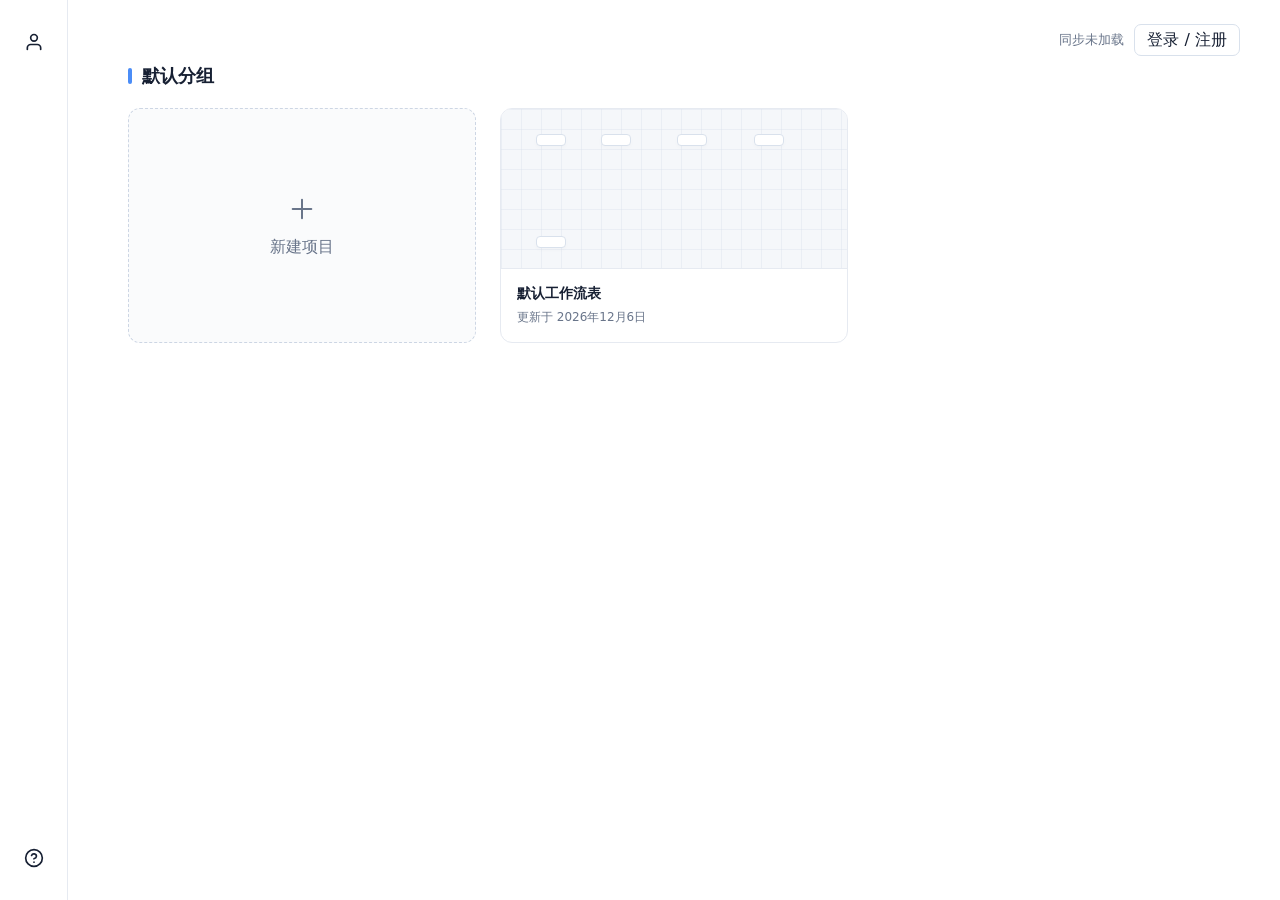
==== workflow-board.html @ f254afd6 "Add files via upload" ====
<!doctype html>
<html lang="zh-CN">
  <head>
    <meta charset="UTF-8" />
    <meta name="viewport" content="width=device-width, initial-scale=1.0" />
    <title>自定义工作流表</title>
    <link rel="stylesheet" href="./workflow-board.css" />
  </head>
  <body>

    <!-- 加载中弹窗 -->
    <div id="loadingModal" class="modal-overlay" style="display: none; z-index: 10000;">
      <div class="modal-box" style="width: auto; display: flex; align-items: center; gap: 16px; padding: 16px 24px;">
        <div class="spinner"></div>
        <span id="loadingMessage" style="font-size: 14px; font-weight: 500;">AI 思考中...</span>
      </div>
    </div>

    <!-- 视图 1：主控制台 Dashboard -->
    <div id="dashboardView" class="view-container active">
      <aside class="dash-sidebar">
        <div class="user-avatar" title="用户账号">
          <svg width="20" height="20" viewBox="0 0 24 24" fill="none" stroke="currentColor" stroke-width="2" stroke-linecap="round" stroke-linejoin="round">
            <path d="M20 21v-2a4 4 0 0 0-4-4H8a4 4 0 0 0-4 4v2"></path>
            <circle cx="12" cy="7" r="4"></circle>
          </svg>
        </div>
        <div class="help-icon" title="帮助与设置">
          <svg width="20" height="20" viewBox="0 0 24 24" fill="none" stroke="currentColor" stroke-width="2" stroke-linecap="round" stroke-linejoin="round">
            <circle cx="12" cy="12" r="10"></circle>
            <path d="M9.09 9a3 3 0 0 1 5.83 1c0 2-3 3-3 3"></path>
            <line x1="12" y1="17" x2="12.01" y2="17"></line>
          </svg>
        </div>
      </aside>
      
      <main class="dash-main">
        <header class="dash-header-top">
          <div class="auth-bar">
            <span id="authStatus" class="auth-status">本地模式</span>
            <button id="loginOpenBtn" class="ghost-button" type="button">登录 / 注册</button>
            <button id="logoutBtn" class="ghost-button" type="button" hidden>退出</button>
          </div>
        </header>

        <div id="dashboardContent">
          <!-- 项目卡片与分类组由 JS 动态生成 -->
        </div>
      </main>
    </div>

    <!-- 视图 2：编辑器 Editor -->
    <div id="editorView" class="view-container app-shell">
      <header class="topbar">
        <div class="brand">
          <!-- 返回主页按钮 -->
          <button class="back-btn" id="backToDashBtn" title="返回项目主页">
            <svg width="18" height="18" viewBox="0 0 24 24" fill="none" stroke="currentColor" stroke-width="2" stroke-linecap="round" stroke-linejoin="round">
              <line x1="19" y1="12" x2="5" y2="12"></line>
              <polyline points="12 19 5 12 5"></polyline>
            </svg>
          </button>
          <span class="brand-mark" aria-hidden="true"></span>
          <div style="display: flex; flex-direction: column;">
            
            <!-- 顶部项目分类组保留自定义输入组件 -->
            <div style="position: relative;">
              <input class="project-category-input" id="projectCategoryInput" type="text" placeholder="项目分类 (如: 个人项目)" aria-label="项目分类组" autocomplete="off" />
              <div id="projectCategoryDropdown" class="combo-dropdown" style="width: 140px;"></div>
            </div>

            <input class="workflow-title-input" id="workflowTitleInput" type="text" value="自定义工作流表" aria-label="工作流名称" />
          </div>
        </div>
        <div class="top-actions">
          <!-- 新增 AI 生成按钮 -->
          <button class="ai-button" id="aiGenerateBtn" type="button" title="使用 AI 一键生成完整的工作流">✨ 智能生成</button>
          <button class="ghost-button" id="apiConfigBtn" type="button" title="配置 Gemini API Key">配置 API</button>
          <button class="icon-button" id="resetBtn" type="button" title="恢复当前示例">↺</button>
          <button class="ghost-button" id="addNodeBtn" type="button">新增节点</button>
          <button class="primary-button" id="saveBtn" type="button">保存</button>
        </div>
      </header>

      <main class="workspace">
        <aside class="sidebar">
          <div class="rail">
            <button class="rail-button active" title="工作流" aria-label="工作流">
              <span></span>
            </button>
            <button class="rail-button" id="newWorkspaceBtn" title="新建空白工作区" aria-label="新建空白工作区">
              <svg width="18" height="18" viewBox="0 0 24 24" fill="none" stroke-width="2.5" stroke-linecap="round" stroke-linejoin="round" style="margin: auto; display: block;">
                <line x1="12" y1="5" x2="12" y2="19"></line>
                <line x1="5" y1="12" x2="19" y2="12"></line>
              </svg>
            </button>
          </div>
          <section class="list-panel">
            <div class="panel-heading">
              <h2>项目文件夹</h2>
              <span id="nodeCount">0</span>
            </div>
            <label class="search-box">
              <span aria-hidden="true">⌕</span>
              <input id="searchInput" type="search" placeholder="搜索名称" autocomplete="off" />
            </label>
            <div class="node-list-container" id="nodeListContainer">
              <ol class="node-list" id="nodeList"></ol>
            </div>
          </section>
        </aside>

        <section class="canvas-section">
          <div class="canvas-toolbar">
            <div class="zoom-group" aria-label="缩放控制">
              <button id="zoomOutBtn" type="button">−</button>
              <span id="zoomLabel">100%</span>
              <button id="zoomInBtn" type="button">＋</button>
            </div>
            <button id="fitBtn" type="button">自动布局</button>
            <button id="connectEdgeBtn" type="button">新增连线</button>
            <button id="deleteEdgeBtn" type="button" disabled>删除连线</button>
            <div class="connection-hint" id="connectionHint">Shift框选 | Ctrl拖拽复制 | Ctrl+Z撤销</div>
          </div>
          <div class="canvas-viewport" id="canvasViewport">
            <div class="canvas-grid" id="canvasGrid">
              <svg class="edge-layer" id="edgeLayer" aria-hidden="true"></svg>
              <div class="node-layer" id="nodeLayer"></div>
            </div>
            <div class="selection-box" id="selectionBox" hidden></div>
          </div>
          <div class="minimap" aria-hidden="true">
            <svg id="miniMapSvg" viewBox="0 0 220 120"></svg>
            <div class="mini-tools">
              <button type="button" id="miniPlus" title="放大">＋</button>
              <button type="button" id="miniMinus" title="缩小">−</button>
            </div>
          </div>
        </section>

        <aside class="detail-panel" id="detailPanel">
          <div class="detail-header">
            <div>
              <p class="eyebrow">节点信息</p>
              <h2 id="detailTitle">选择节点</h2>
            </div>
          </div>

          <form class="detail-form" id="detailForm">
            <label>
              节点名称
              <input id="nodeTitleInput" name="title" type="text" />
            </label>
            
            <div class="field-row">
              <label style="flex: 1;">
                分类组
                <!-- === 核心修改：右侧节点分类组使用原生 Select 下拉菜单 === -->
                <select id="nodeCategorySelect" name="category"></select>
              </label>
              <label style="flex: 0 0 64px;">
                节点颜色
                <input id="nodeColorInput" name="color" type="color" value="#ffffff" />
              </label>
            </div>

            <label>
              <div style="display:flex; justify-content: space-between; align-items: center;">
                <span>备注</span>
                <button type="button" id="aiDescBtn" class="label-action-btn" title="根据当前节点名称与分类，AI自动编写执行说明">✨ 智能补全</button>
              </div>
              <textarea id="nodeDescriptionInput" name="description" rows="4"></textarea>
            </label>

            <!-- 超链接设置区域 -->
            <div class="field-row">
              <label>
                链接文字
                <input id="nodeLinkTextInput" name="linkText" type="text" placeholder="例如：点击下载扩展插件" />
              </label>
              <label>
                链接地址
                <input id="nodeLinkUrlInput" name="linkUrl" type="url" placeholder="https://" />
              </label>
            </div>

            <div class="image-block">
              <div class="block-title">节点图片</div>
              <div class="image-preview" id="imagePreview">
                <span>未添加图片</span>
              </div>
              <div class="image-actions">
                <label class="upload-button" for="nodeImageInput">添加图片</label>
                <input id="nodeImageInput" name="image" type="file" accept="image/*" />
                <button class="ghost-button" id="removeImageBtn" type="button">移除图片</button>
              </div>
            </div>

            <button class="danger-button" id="deleteNodeBtn" type="button" style="margin-top: 12px;">删除选中的节点</button>
          </form>
        </aside>
      </main>

      <footer class="footer">
        <span class="live-dot"></span>
        <span id="footerText">本地工作流已就绪</span>
      </footer>
    </div>

    <!-- 自定义确认弹窗，用于避开 iframe 对 window.confirm 的拦截 -->
    <div id="confirmModal" class="modal-overlay" style="display: none;">
      <div class="modal-box">
        <h3 id="confirmTitle">确认操作</h3>
        <p id="confirmMessage"></p>
        <input type="text" id="confirmInput" style="display: none; width: 100%; margin-bottom: 16px; padding: 8px 12px; border: 1px solid var(--line); border-radius: 6px; box-sizing: border-box; outline: none;" />
        <div class="modal-actions">
          <button id="confirmCancelBtn" class="ghost-button">取消</button>
          <button id="confirmOkBtn" class="primary-button" style="width: auto; margin: 0;">确认</button>
        </div>
      </div>
    </div>

    <div id="authModal" class="modal-overlay" style="display: none;">
      <div class="modal-box auth-modal-box">
        <h3>账号登录</h3>
        <p>登录后，工作流会保存到 Supabase 云端，并按账号隔离。</p>
        <label class="auth-field">
          邮箱
          <input id="authEmailInput" type="email" autocomplete="email" placeholder="name@example.com" />
        </label>
        <label class="auth-field">
          密码
          <input id="authPasswordInput" type="password" autocomplete="current-password" placeholder="至少 6 位" />
        </label>
        <div class="modal-actions">
          <button id="authCancelBtn" class="ghost-button" type="button">取消</button>
          <button id="authRegisterBtn" class="ghost-button" type="button">注册</button>
          <button id="authLoginBtn" class="primary-button" type="button" style="width: auto; margin: 0;">登录</button>
        </div>
      </div>
    </div>

    <!-- 图片大图预览弹窗 -->
    <div id="imagePreviewModal" class="modal-overlay" style="display: none; z-index: 10002; cursor: zoom-out;" title="点击关闭预览">
      <img id="previewModalImg" src="" style="max-width: 90vw; max-height: 90vh; border-radius: 8px; box-shadow: 0 16px 40px rgba(0,0,0,0.5); object-fit: contain; cursor: default;" onclick="event.stopPropagation()" />
      <button style="position: absolute; top: 24px; right: 24px; background: rgba(0,0,0,0.5); border: 1px solid rgba(255,255,255,0.2); color: white; border-radius: 50%; width: 40px; height: 40px; font-size: 24px; line-height: 1; cursor: pointer; display: flex; align-items: center; justify-content: center;" onclick="document.getElementById('imagePreviewModal').style.display='none'">×</button>
    </div>

    <script src="https://cdn.jsdelivr.net/npm/@supabase/supabase-js@2"></script>
    <script src="./supabase-config.js"></script>
    <script src="./workflow-board.js"></script>
  </body>
</html>
---- workflow-board.css ----
:root {
        --bg: #f7f9fc;
        --surface: #ffffff;
        --line: #e6eaf1;
        --line-strong: #d9e1ec;
        --text: #172033;
        --muted: #69758a;
        --soft: #f2f5f9;
        --blue: #4b8df7;
        --blue-soft: #eaf3ff;
        --green: #35bd83;
        --green-soft: #e9f8f0;
        --orange: #f4a24c;
        --orange-soft: #fff3e4;
        --red: #df5d61;
        --red-soft: #fff0f0;
        --purple: #9b51e0;
        --purple-soft: #f3e8ff;
        --shadow: 0 16px 40px rgba(29, 45, 78, 0.08);
        --node-w: 220px;
        font-family:
          Inter, "Microsoft YaHei", "PingFang SC", "Segoe UI", system-ui, sans-serif;
      }

      * {
        box-sizing: border-box;
      }

      body {
        margin: 0;
        min-height: 100vh;
        color: var(--text);
        background: var(--bg);
        overflow-x: hidden;
      }

      button,
      input,
      select,
      textarea {
        font: inherit;
      }

      button {
        cursor: pointer;
      }

      /* 自定义弹窗 Modal 样式 */
      .modal-overlay {
        position: fixed;
        inset: 0;
        background: rgba(0, 0, 0, 0.4);
        backdrop-filter: blur(2px);
        display: flex;
        align-items: center;
        justify-content: center;
        z-index: 9999;
      }
      .modal-box {
        background: var(--surface);
        width: 320px;
        border-radius: 12px;
        padding: 24px;
        box-shadow: 0 20px 40px rgba(0, 0, 0, 0.15);
        animation: modalIn 0.2s cubic-bezier(0.16, 1, 0.3, 1);
      }
      @keyframes modalIn {
        from { transform: translateY(16px); opacity: 0; }
        to { transform: translateY(0); opacity: 1; }
      }
      .modal-box h3 {
        margin: 0 0 12px 0;
        font-size: 16px;
        font-weight: 650;
      }
      .modal-box p {
        margin: 0 0 24px 0;
        font-size: 14px;
        color: var(--muted);
        line-height: 1.5;
      }
      .modal-actions {
        display: flex;
        justify-content: flex-end;
        gap: 12px;
      }

      /* Loading Modal */
      .spinner {
        width: 24px;
        height: 24px;
        border: 3px solid var(--line-strong);
        border-top-color: var(--blue);
        border-radius: 50%;
        animation: spin 1s linear infinite;
        flex-shrink: 0;
      }
      @keyframes spin {
        to { transform: rotate(360deg); }
      }

      /* 视图切换逻辑 */
      .view-container {
        display: none;
        width: 100vw;
        min-height: 100vh;
      }
      .view-container.active {
        display: block;
      }

      /* =========================================
         主控制台 (Dashboard) 样式 
         ========================================= */
      #dashboardView.active {
        display: flex;
        background: #ffffff;
      }

      .dash-sidebar {
        width: 68px;
        border-right: 1px solid var(--line);
        display: flex;
        flex-direction: column;
        align-items: center;
        padding: 24px 0;
        justify-content: space-between;
        flex-shrink: 0;
        background: #fff;
        z-index: 10;
      }

      .dash-sidebar .user-avatar,
      .dash-sidebar .help-icon {
        width: 36px;
        height: 36px;
        border-radius: 50%;
        display: flex;
        align-items: center;
        justify-content: center;
        color: var(--text);
        cursor: pointer;
        transition: background 0.2s;
      }

      .dash-sidebar .user-avatar:hover,
      .dash-sidebar .help-icon:hover {
        background: var(--soft);
      }

      .dash-main {
        flex: 1;
        padding: 40px 60px;
        overflow-y: auto;
        position: relative;
      }

      .dash-header-top {
        position: absolute;
        top: 24px;
        right: 40px;
      }
      .auth-bar {
        display: flex;
        align-items: center;
        gap: 10px;
      }
      .auth-status {
        min-width: 72px;
        color: var(--muted);
        font-size: 13px;
        text-align: right;
      }
      .auth-modal-box {
        width: 380px;
      }
      .auth-field {
        display: grid;
        gap: 8px;
        margin-bottom: 14px;
        color: var(--muted);
        font-size: 13px;
      }
      .auth-field input {
        width: 100%;
        border: 1px solid var(--line);
        border-radius: 8px;
        padding: 10px 12px;
        outline: none;
        background: #fff;
        color: var(--text);
      }
      .auth-field input:focus {
        border-color: var(--blue);
        box-shadow: 0 0 0 3px rgba(75, 141, 247, 0.12);
      }
      .dash-header-top .top-avatar {
        width: 32px;
        height: 32px;
        border-radius: 50%;
        background: var(--blue);
        color: #fff;
        display: flex;
        align-items: center;
        justify-content: center;
        font-size: 14px;
        font-weight: bold;
      }

      /* 项目分组样式 */
      .dashboard-group {
        margin-top: 40px;
      }
      .dashboard-group:first-child {
        margin-top: 24px;
      }
      .group-title {
        font-size: 18px;
        font-weight: 600;
        margin: 0 0 20px 0;
        color: var(--text);
        display: flex;
        align-items: center;
      }
      .group-title::before {
        content: "";
        display: inline-block;
        width: 4px;
        height: 16px;
        background: var(--blue);
        border-radius: 2px;
        margin-right: 10px;
      }

      .project-grid {
        display: grid;
        grid-template-columns: repeat(auto-fill, minmax(280px, 1fr));
        gap: 24px;
      }

      .project-card {
        background: #fff;
        border: 1px solid var(--line);
        border-radius: 12px;
        overflow: hidden;
        cursor: pointer;
        transition: all 0.2s ease;
        text-align: left;
        padding: 0;
        display: flex;
        flex-direction: column;
        position: relative;
      }

      .project-card:hover {
        border-color: var(--blue);
        box-shadow: 0 8px 24px rgba(75, 141, 247, 0.12);
        transform: translateY(-2px);
      }

      .project-card.new-project {
        border: 1px dashed #cdd6e4;
        background: #fafbfc;
        align-items: center;
        justify-content: center;
        min-height: 220px;
        color: var(--muted);
      }

      .project-card.new-project:hover {
        border-color: var(--blue);
        background: var(--blue-soft);
        color: var(--blue);
      }

      .project-card.new-project svg {
        margin-bottom: 12px;
        stroke: currentColor;
      }

      .project-card .thumbnail {
        height: 160px;
        background: #f5f7fa;
        border-bottom: 1px solid var(--line);
        position: relative;
        overflow: hidden;
      }

      .mock-canvas-bg {
        position: absolute;
        inset: 0;
        background-image:
          linear-gradient(to right, rgba(218, 225, 236, 0.4) 1px, transparent 1px),
          linear-gradient(to bottom, rgba(218, 225, 236, 0.4) 1px, transparent 1px);
        background-size: 20px 20px;
      }
      .mock-node {
        position: absolute;
        background: #fff;
        border: 1px solid #d9e1ec;
        border-radius: 4px;
        box-shadow: 0 2px 4px rgba(0,0,0,0.02);
      }

      .project-card .info {
        padding: 16px;
      }

      .project-card .info h3 {
        margin: 0 0 6px 0;
        font-size: 14px;
        font-weight: 600;
        color: var(--text);
        white-space: nowrap;
        overflow: hidden;
        text-overflow: ellipsis;
      }

      .project-card .info p {
        margin: 0;
        font-size: 12px;
        color: var(--muted);
      }

      .delete-project-btn {
        position: absolute;
        top: 10px;
        right: 10px;
        width: 28px;
        height: 28px;
        border-radius: 6px;
        background: rgba(255,255,255,0.9);
        border: 1px solid var(--line);
        color: var(--muted);
        display: flex;
        align-items: center;
        justify-content: center;
        opacity: 0;
        transition: all 0.2s;
      }

      .project-card:hover .delete-project-btn {
        opacity: 1;
      }

      .delete-project-btn:hover {
        background: var(--red-soft);
        color: var(--red);
        border-color: #f0c3c5;
      }


      /* =========================================
         编辑器 (Editor) 样式 
         ========================================= */
      #editorView.active {
        display: grid;
        grid-template-rows: 64px 1fr 28px;
        background: linear-gradient(#fff, #f8fafc 45%);
      }

      .topbar {
        display: flex;
        align-items: center;
        justify-content: space-between;
        padding: 0 24px;
        border-bottom: 1px solid var(--line);
        background: rgba(255, 255, 255, 0.92);
      }

      .brand {
        display: flex;
        align-items: center;
        gap: 14px;
      }

      .back-btn {
        display: flex;
        align-items: center;
        justify-content: center;
        width: 30px;
        height: 30px;
        border-radius: 8px;
        border: 1px solid transparent;
        background: transparent;
        color: var(--muted);
        transition: all 0.2s;
      }
      .back-btn:hover {
        background: var(--soft);
        color: var(--text);
        border-color: var(--line);
      }

      .project-category-input {
        border: 1px solid transparent;
        background: transparent;
        padding: 0 4px;
        margin: 0 0 2px -4px;
        color: var(--muted);
        font-size: 12px;
        line-height: 1;
        width: min(240px, 42vw);
        border-radius: 4px;
        outline: none;
        transition: all 0.2s;
      }

      .project-category-input:hover,
      .project-category-input:focus {
        background: var(--soft);
        border-color: var(--line-strong);
        color: var(--text);
      }

      h1,
      h2 {
        margin: 0;
        font-weight: 650;
        letter-spacing: 0;
      }

      h1 {
        font-size: 15px;
      }

      .workflow-title-input {
        width: min(240px, 42vw);
        min-height: 22px;
        padding: 0;
        border: 1px solid transparent;
        border-radius: 5px;
        background: transparent;
        color: var(--text);
        font-size: 15px;
        font-weight: 650;
        margin-left: -2px;
      }

      .workflow-title-input:hover,
      .workflow-title-input:focus {
        padding: 0 6px;
        border-color: var(--line-strong);
        background: #fbfcfe;
        box-shadow: none;
      }

      h2 {
        font-size: 14px;
      }

      .top-actions,
      .canvas-toolbar,
      .zoom-group,
      .field-row {
        display: flex;
        align-items: center;
      }

      .top-actions {
        gap: 8px;
      }

      .primary-button,
      .ghost-button,
      .danger-button,
      .icon-button,
      .ai-button,
      .canvas-toolbar button,
      .mini-tools button {
        min-height: 32px;
        border: 1px solid var(--line-strong);
        border-radius: 7px;
        background: var(--surface);
        color: var(--text);
        transition:
          border-color 0.16s ease,
          background 0.16s ease,
          color 0.16s ease;
      }

      .primary-button {
        padding: 0 14px;
        border-color: #3f82ee;
        background: var(--blue);
        color: #fff;
      }

      .ghost-button,
      .danger-button {
        padding: 0 12px;
      }

      .danger-button {
        background: transparent;
        border-color: #f0c3c5;
        color: var(--red);
      }
      .danger-button:hover {
        background: var(--red-soft);
      }

      /* AI 生成按钮 */
      .ai-button {
        background: linear-gradient(135deg, var(--purple-soft), #fff);
        border-color: #d8b4fe !important;
        color: var(--purple) !important;
        font-weight: 600;
        padding: 0 14px;
      }
      .ai-button:hover:not(:disabled) {
        background: #f3e8ff;
      }
      .ai-button:disabled {
        opacity: 0.6;
        cursor: not-allowed;
      }

      #apiConfigBtn.api-ready {
        border-color: #bde8d4;
        background: var(--green-soft);
        color: #16885b;
      }

      .api-config-note {
        display: block;
        margin-bottom: 14px;
        color: var(--muted);
        font-size: 12px;
        line-height: 1.5;
      }

      .api-config-field {
        display: grid;
        gap: 6px;
        margin-bottom: 12px;
        color: var(--muted);
        font-size: 12px;
      }

      .api-config-field input {
        width: 100%;
        min-height: 34px;
        padding: 0 10px;
        border: 1px solid var(--line);
        border-radius: 7px;
        background: #fbfcfe;
        color: var(--text);
        outline: none;
      }

      .icon-button {
        width: 32px;
        font-size: 17px;
      }

      .workspace {
        min-height: 0;
        display: grid;
        grid-template-columns: 260px minmax(520px, 1fr) 300px;
        border-bottom: 1px solid var(--line);
      }

      .sidebar {
        display: grid;
        grid-template-columns: 58px 1fr;
        min-width: 0;
        border-right: 1px solid var(--line);
        background: var(--surface);
      }

      .rail {
        display: flex;
        flex-direction: column;
        align-items: center;
        gap: 12px;
        padding-top: 20px;
        border-right: 1px solid var(--line);
      }

      .rail-button {
        width: 34px;
        height: 34px;
        border: 0;
        border-radius: 8px;
        background: transparent;
        cursor: pointer;
      }

      .rail-button span {
        display: block;
        width: 16px;
        height: 16px;
        margin: auto;
        border: 2px solid #92a0b5;
        border-radius: 4px;
      }

      .rail-button svg {
        stroke: #92a0b5;
        transition: stroke 0.16s ease;
      }

      .rail-button:hover svg {
        stroke: var(--blue);
      }

      .rail-button.active {
        background: var(--blue-soft);
      }

      .rail-button.active span {
        border-color: var(--blue);
      }

      .rail-button.active svg {
        stroke: var(--blue);
      }

      .list-panel {
        padding: 20px 14px;
        min-width: 0;
        display: flex;
        flex-direction: column;
      }

      .panel-heading {
        display: flex;
        align-items: center;
        justify-content: space-between;
        margin-bottom: 14px;
        flex-shrink: 0;
      }

      .panel-heading span {
        color: var(--muted);
        font-size: 12px;
      }

      .search-box {
        display: flex;
        align-items: center;
        gap: 8px;
        height: 34px;
        padding: 0 10px;
        border: 1px solid var(--line);
        border-radius: 7px;
        background: #fbfcfe;
        color: #8b96aa;
        flex-shrink: 0;
      }

      .search-box input {
        width: 100%;
        border: 0;
        outline: 0;
        background: transparent;
        color: var(--text);
      }

      .node-list-container {
        flex: 1;
        overflow-y: auto;
        margin-top: 14px;
        padding-right: 4px;
      }

      .node-list {
        list-style: none;
        margin: 0;
        padding: 0;
        display: grid;
        gap: 4px;
      }

      .category-header {
        font-size: 12px;
        font-weight: 650;
        color: #92a0b5;
        margin: 14px 0 6px 4px;
        grid-column: 1 / -1;
        display: flex;
        align-items: center;
      }
      .category-header:first-child {
        margin-top: 0;
      }

      /* ===== 节点分类编辑框样式 ===== */
      .category-title-edit {
        padding: 2px 6px;
        border-radius: 4px;
        border: 1px solid transparent;
        outline: none;
        transition: all 0.2s;
        cursor: text;
        display: inline-block;
        min-width: 60px;
      }
      .category-title-edit:hover,
      .category-title-edit:focus {
        background: rgba(0,0,0,0.04);
        border-color: var(--line);
        color: var(--text);
      }

      .node-list button {
        width: 100%;
        display: grid;
        grid-template-columns: 18px minmax(0, 1fr);
        align-items: center;
        gap: 7px;
        min-height: 36px;
        border: 1px solid transparent;
        border-radius: 7px;
        background: transparent;
        color: var(--text);
        text-align: left;
      }

      .node-list button:hover,
      .node-list button.active {
        border-color: var(--line);
        background: #fbfcff;
      }

      .status-dot {
        width: 9px;
        height: 9px;
        border-radius: 50%;
        background: var(--muted);
      }

      .node-list .title {
        overflow: hidden;
        text-overflow: ellipsis;
        white-space: nowrap;
        font-size: 13px;
      }

      .canvas-section {
        position: relative;
        overflow: hidden;
        min-width: 0;
        min-height: 0;
        display: grid;
        grid-template-rows: 52px 1fr;
        background: #fbfcfe;
      }

      .canvas-toolbar {
        gap: 10px;
        padding: 10px 18px;
        border-bottom: 1px solid var(--line);
      }

      .zoom-group {
        height: 32px;
        border: 1px solid var(--line);
        border-radius: 7px;
        overflow: hidden;
        background: var(--surface);
      }

      .zoom-group button {
        min-height: 30px;
        width: 32px;
        border: 0;
        border-radius: 0;
      }

      .zoom-group span {
        min-width: 56px;
        text-align: center;
        color: var(--muted);
        font-size: 12px;
      }

      .connection-hint {
        margin-left: auto;
        color: var(--muted);
        font-size: 12px;
      }

      .canvas-toolbar button.active {
        border-color: #9dc1fb;
        background: var(--blue-soft);
        color: #236bd5;
      }

      .canvas-toolbar button:disabled {
        cursor: not-allowed;
        opacity: 0.48;
      }

      .canvas-viewport {
        position: relative;
        overflow: hidden;
        min-height: 0;
        cursor: default;
      }

      .canvas-viewport.panning {
        cursor: grabbing;
      }

      /* 拖拽图片进入画布时的视觉提示 */
      .canvas-viewport.drag-over::after {
        content: "松开鼠标以批量生成图片节点";
        position: absolute;
        inset: 0;
        background: rgba(75, 141, 247, 0.08);
        border: 2px dashed var(--blue);
        z-index: 200;
        display: flex;
        align-items: center;
        justify-content: center;
        font-size: 20px;
        font-weight: 600;
        color: var(--blue);
        pointer-events: none;
      }

      .canvas-grid {
        position: absolute;
        inset: 0;
        transform-origin: 0 0;
        background-image:
          linear-gradient(to right, rgba(218, 225, 236, 0.55) 1px, transparent 1px),
          linear-gradient(to bottom, rgba(218, 225, 236, 0.55) 1px, transparent 1px);
        background-size: 120px 120px;
      }

      .edge-layer,
      .node-layer {
        position: absolute;
        inset: 0;
        transform-origin: 0 0;
      }

      .edge-layer {
        width: 100%;
        height: 100%;
        pointer-events: auto;
      }

      .node-layer {
        pointer-events: none;
      }

      .edge-path {
        fill: none;
        stroke: #64c894;
        stroke-width: 2;
        pointer-events: none;
        transition:
          stroke 0.16s ease,
          stroke-width 0.16s ease;
      }

      .edge-hit {
        fill: none;
        stroke: rgba(0, 0, 0, 0);
        stroke-width: 18;
        cursor: pointer;
        pointer-events: stroke;
      }

      .edge-path.muted {
        stroke: #cfd7e4;
        stroke-dasharray: 5 5;
      }

      .edge-path:hover,
      .edge-path.selected {
        stroke: var(--blue);
        stroke-width: 3;
      }

      /* 节点卡片样式 */
      .node-card {
        position: absolute;
        width: var(--node-w);
        min-height: 120px; 
        display: flex;
        flex-direction: column;
        align-items: stretch;
        text-align: left;
        gap: 8px;
        padding: 12px;
        border: 1px solid var(--line-strong);
        border-radius: 8px;
        background: var(--surface);
        box-shadow: 0 7px 20px rgba(25, 36, 64, 0.05);
        cursor: grab;
        touch-action: none;
        user-select: none;
        pointer-events: auto;
        overflow: hidden; 
      }

      /* ==== 智能弹性高度核心逻辑 ==== */
      .node-card.auto-height {
        height: auto !important; 
      }
      .node-card.auto-height .node-sub {
        max-height: 60px; 
      }
      .node-card:not(.auto-height) .node-sub {
        flex: 1; 
        max-height: none;
      }

      .node-card:hover {
        border-color: #b9c8dd;
      }

      .node-card:active {
        cursor: grabbing;
      }

      .node-card.selected {
        border-color: var(--blue);
        box-shadow: 0 0 0 3px rgba(75, 141, 247, 0.15), var(--shadow);
      }

      .node-card.running {
        border-color: var(--orange);
      }

      /* 分类徽章样式 */
      .node-badge {
        display: inline-flex;
        align-items: center;
        gap: 4px;
        font-size: 11px;
        font-weight: 600;
        padding: 4px 8px;
        border-radius: 6px;
        margin-bottom: 4px;
        width: fit-content;
        transition: background-color 0.2s, color 0.2s;
      }
      .node-badge svg {
        width: 12px;
        height: 12px;
        flex-shrink: 0;
        fill: currentColor;
      }

      .node-title {
        display: block;
        overflow: hidden;
        text-overflow: ellipsis;
        white-space: nowrap;
        font-size: 13px;
        font-weight: 650;
      }

      .node-sub {
        display: flex;
        flex-direction: column;
        margin-top: 5px;
        color: var(--muted);
        font-size: 11px;
        min-height: 0;
        overflow-y: auto; 
        padding-right: 4px;
      }

      /* 滚动条美化 */
      .node-sub::-webkit-scrollbar {
        width: 4px;
      }
      .node-sub::-webkit-scrollbar-thumb {
        background: rgba(0,0,0,0.15);
        border-radius: 4px;
      }
      .node-sub::-webkit-scrollbar-track {
        background: transparent;
      }

      .node-sub span {
        display: block;
        white-space: pre-wrap;     
        word-break: break-word;    
        line-height: 1.4;
        color: var(--text);
      }

      .node-link {
        display: inline-flex;
        align-items: center;
        gap: 6px;
        margin-top: 8px;
        padding: 6px 8px;
        background: var(--blue-soft);
        color: var(--blue);
        border-radius: 6px;
        font-size: 12px;
        font-weight: 500;
        text-decoration: none;
        transition: all 0.16s ease;
        width: fit-content;
        max-width: 100%;
        cursor: pointer;
        flex-shrink: 0; 
      }
      
      .node-link:hover {
        background: #d1e2ff;
        text-decoration: underline;
      }
      
      .node-link svg {
        flex-shrink: 0;
      }
      
      .node-link span {
        overflow: hidden;
        text-overflow: ellipsis;
        white-space: nowrap;
      }

      .node-image {
        display: block;
        width: 100%;
        aspect-ratio: 16 / 9;      
        height: auto;              
        margin-bottom: 8px;
        overflow: hidden;
        border: 1px solid var(--line);
        border-radius: 6px;
        background: var(--soft);
        flex-shrink: 0;
      }

      /* === 放大镜鼠标指针 === */
      .node-image img {
        width: 100%;
        height: 100%;
        display: block;
        object-fit: cover;
        cursor: zoom-in; 
      }

      /* 拖拽调整大小手柄 */
      .node-resize-handle {
        position: absolute;
        right: 2px;
        bottom: 2px;
        width: 16px;
        height: 16px;
        cursor: se-resize;
        z-index: 20; 
        display: flex;
        align-items: center;
        justify-content: center;
      }
      .node-resize-handle svg {
        width: 10px;
        height: 10px;
        fill: #b3bdcc;
        transition: fill 0.2s;
      }
      .node-resize-handle:hover svg {
        fill: var(--blue);
      }

      .selection-box {
        position: absolute;
        border: 1px solid var(--blue);
        background: rgba(75, 141, 247, 0.15);
        pointer-events: none;
        z-index: 100;
      }

      .minimap {
        position: absolute;
        right: 18px;
        bottom: 18px;
        z-index: 20;
        width: 176px;
        height: 116px;
        padding: 10px 34px 10px 10px;
        border: 1px solid var(--line);
        border-radius: 8px;
        background: rgba(255, 255, 255, 0.9);
        box-shadow: var(--shadow);
        pointer-events: auto;
      }

      .minimap svg {
        width: 100%;
        height: 100%;
      }

      .mini-tools {
        position: absolute;
        right: 7px;
        top: 10px;
        display: grid;
        gap: 6px;
      }

      .mini-tools button {
        width: 24px;
        min-height: 24px;
        padding: 0;
        color: var(--muted);
      }

      .detail-panel {
        min-width: 0;
        padding: 18px;
        border-left: 1px solid var(--line);
        background: var(--surface);
        overflow: auto;
      }

      .detail-header {
        display: flex;
        align-items: flex-start;
        justify-content: space-between;
        gap: 12px;
        min-height: 46px;
        margin-bottom: 14px;
      }

      .status-pill {
        flex: 0 0 auto;
        padding: 4px 8px;
        border-radius: 999px;
        background: var(--soft);
        color: var(--muted);
        font-size: 12px;
      }

      .detail-form {
        display: grid;
        gap: 12px;
      }

      .detail-form label,
      .info-block,
      .image-block {
        display: grid;
        gap: 7px;
        color: var(--muted);
        font-size: 12px;
      }

      .field-row {
        gap: 10px;
      }

      .field-row label {
        flex: 1;
        min-width: 0;
      }

      input,
      select,
      textarea {
        width: 100%;
        min-height: 34px;
        border: 1px solid var(--line);
        border-radius: 7px;
        background: #fbfcfe;
        color: var(--text);
        outline: 0;
      }

      input,
      select {
        padding: 0 10px;
      }

      textarea {
        resize: vertical;
        padding: 9px 10px;
        line-height: 1.5;
      }

      input:focus,
      select:focus,
      textarea:focus {
        border-color: #9dc1fb;
        box-shadow: 0 0 0 3px rgba(75, 141, 247, 0.12);
      }

      /* 颜色选择器特定样式 */
      input[type="color"] {
        padding: 0;
        border: 1px solid var(--line);
        border-radius: 7px;
        height: 34px;
        width: 100%;
        cursor: pointer;
        background: #fff;
      }
      input[type="color"]::-webkit-color-swatch-wrapper {
        padding: 2px;
      }
      input[type="color"]::-webkit-color-swatch {
        border-radius: 4px;
        border: none;
      }

      .info-block,
      .image-block {
        padding: 12px;
        border: 1px solid var(--line);
        border-radius: 8px;
        background: #fbfcfe;
      }

      .block-title {
        color: var(--text);
        font-weight: 650;
      }

      dl {
        display: grid;
        grid-template-columns: 78px 1fr;
        gap: 8px 10px;
        margin: 0;
        font-size: 12px;
      }

      dt {
        color: var(--muted);
      }

      dd {
        margin: 0;
        color: var(--text);
        overflow-wrap: anywhere;
      }

      .image-preview {
        display: grid;
        place-items: center;
        height: 110px; 
        overflow: hidden;
        border: 1px dashed #cdd6e4;
        border-radius: 8px;
        background: #fff;
        color: var(--muted);
      }

      .image-preview img {
        width: 100%;
        height: 100%;
        display: block;
        object-fit: contain; 
      }

      /* 拖拽图片进入属性面板图片区时的视觉提示 */
      .image-preview.drag-over {
        border-color: var(--blue);
        background: var(--blue-soft);
        color: var(--blue);
      }

      .image-actions {
        display: flex;
        gap: 8px;
      }

      .image-actions input[type="file"] {
        position: absolute;
        width: 1px;
        height: 1px;
        opacity: 0;
        pointer-events: none;
      }

      .upload-button {
        flex: 1;
        display: grid;
        place-items: center;
        min-height: 32px;
        border: 1px solid var(--line-strong);
        border-radius: 7px;
        background: var(--surface);
        color: var(--text);
        cursor: pointer;
      }

      .image-actions .ghost-button {
        flex: 1;
      }

      /* 内联按钮 (AI补全使用) */
      .label-action-btn {
        background: none;
        border: none;
        color: var(--purple);
        cursor: pointer;
        font-size: 12px;
        font-weight: 600;
        padding: 0;
        display: flex;
        align-items: center;
        gap: 2px;
      }
      .label-action-btn:hover {
        text-decoration: underline;
      }
      .label-action-btn:disabled {
        opacity: 0.5;
        cursor: not-allowed;
        text-decoration: none;
      }

      /* ===== 分类下拉组合框定制样式 (顶部项目分类仍在使用) ===== */
      .combo-dropdown {
        position: absolute;
        top: calc(100% + 4px);
        left: 0;
        right: 0;
        background: #fff;
        border: 1px solid var(--line);
        border-radius: 6px;
        box-shadow: 0 4px 12px rgba(0,0,0,0.1);
        z-index: 200;
        display: none;
        max-height: 160px;
        overflow-y: auto;
      }
      .combo-dropdown.show {
        display: block;
      }
      .combo-option {
        padding: 8px 10px;
        cursor: pointer;
        font-size: 12px;
        color: var(--text);
        transition: background 0.1s;
      }
      .combo-option:hover {
        background: var(--blue-soft);
        color: var(--blue);
      }

      .footer {
        display: flex;
        align-items: center;
        gap: 8px;
        padding: 0 22px;
        color: var(--muted);
        background: var(--surface);
        font-size: 12px;
      }

      .live-dot {
        width: 7px;
        height: 7px;
        border-radius: 50%;
        background: var(--green);
      }

      [data-status="done"],
      .status-dot.done {
        background: var(--green);
      }

      [data-status="running"],
      .status-dot.running {
        background: var(--orange);
      }

      [data-status="waiting"],
      .status-dot.waiting {
        background: #8c98aa;
      }

      [data-status="failed"],
      .status-dot.failed {
        background: var(--red);
      }

      .status-pill.done {
        background: var(--green-soft);
        color: #16885b;
      }

      .status-pill.running {
        background: var(--orange-soft);
        color: #a96212;
      }

      .status-pill.waiting {
        background: var(--soft);
        color: #667286;
      }

      .status-pill.failed {
        background: var(--red-soft);
        color: #b13e43;
      }

      @media (max-width: 1180px) {
        .workspace {
          grid-template-columns: 230px minmax(440px, 1fr);
        }

        .detail-panel {
          position: fixed;
          right: 14px;
          top: 78px;
          bottom: 42px;
          width: min(330px, calc(100vw - 36px));
          border: 1px solid var(--line);
          border-radius: 10px;
          box-shadow: var(--shadow);
        }
      }

      @media (max-width: 760px) {
        .app-shell {
          grid-template-rows: auto 1fr 28px;
        }

        .topbar {
          align-items: flex-start;
          gap: 12px;
          flex-direction: column;
          padding: 14px;
        }

        .top-actions {
          width: 100%;
        }

        .top-actions .ghost-button,\n        .top-actions .primary-button {
          flex: 1;
        }

        .workspace {
          grid-template-columns: 1fr;
          grid-template-rows: auto minmax(520px, 1fr);
        }

        .sidebar {
          grid-template-columns: 46px minmax(0, 1fr);
          border-right: 0;
          border-bottom: 1px solid var(--line);
        }

        .rail {
          padding-top: 14px;
        }

        .list-panel {
          padding: 14px;
        }

        .node-list-container {
          margin-top: 10px;
        }

        .canvas-section {
          min-height: 520px;
        }

        .canvas-toolbar {
          align-items: stretch;
          flex-wrap: wrap;
          padding: 10px 12px;
        }

        .detail-panel {
          top: auto;
          left: 10px;
          right: 10px;
          bottom: 38px;
          width: auto;
          max-height: 46vh;
        }

        .field-row {
          align-items: stretch;
          flex-direction: column;
        }

        .minimap {
          right: 12px;
          bottom: 12px;
          width: 150px;
          height: 100px;
        }
      }
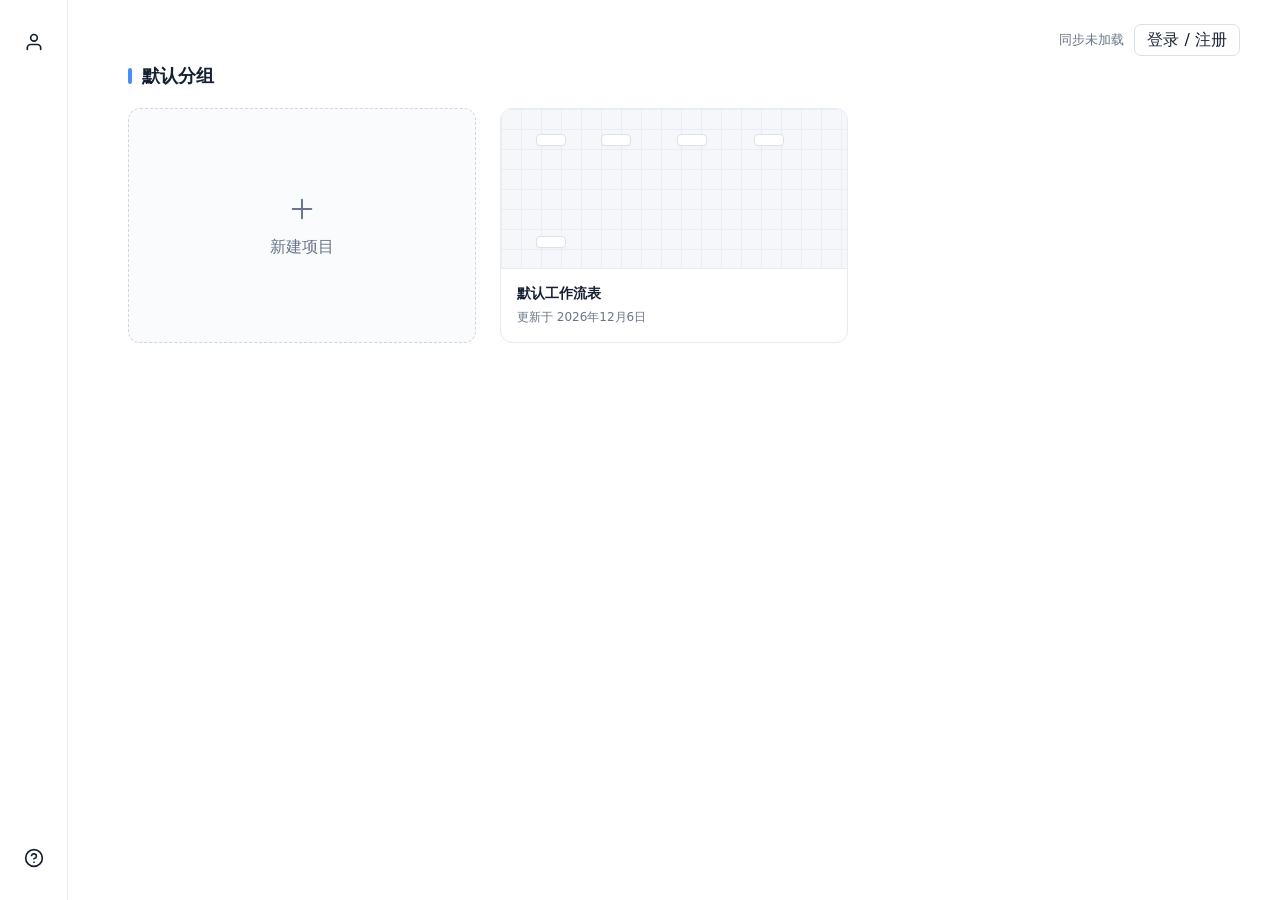
==== commit 20177763: "Add files via upload" ====
--- a/workflow-board.html
+++ b/workflow-board.html
@@ -25,7 +25,7 @@
             <circle cx="12" cy="7" r="4"></circle>
           </svg>
         </div>
-        <div class="help-icon" title="帮助与设置">
+        <div class="help-icon" title="版本号：v1.0.0" data-version="版本号：v1.0.0">
           <svg width="20" height="20" viewBox="0 0 24 24" fill="none" stroke="currentColor" stroke-width="2" stroke-linecap="round" stroke-linejoin="round">
             <circle cx="12" cy="12" r="10"></circle>
             <path d="M9.09 9a3 3 0 0 1 5.83 1c0 2-3 3-3 3"></path>
@@ -76,9 +76,9 @@
           <!-- 新增 AI 生成按钮 -->
           <button class="ai-button" id="aiGenerateBtn" type="button" title="使用 AI 一键生成完整的工作流">✨ 智能生成</button>
           <button class="ghost-button" id="apiConfigBtn" type="button" title="配置 Gemini API Key">配置 API</button>
-          <button class="icon-button" id="resetBtn" type="button" title="恢复当前示例">↺</button>
-          <button class="ghost-button" id="addNodeBtn" type="button">新增节点</button>
-          <button class="primary-button" id="saveBtn" type="button">保存</button>
+          <button class="ghost-button" id="exportWorkspaceBtn" type="button">导出文件</button>
+          <button class="ghost-button" id="importWorkspaceBtn" type="button">导入覆盖</button>
+          <input id="importWorkspaceInput" type="file" accept="application/json,.json" hidden />
         </div>
       </header>
 
@@ -117,7 +117,7 @@
               <span id="zoomLabel">100%</span>
               <button id="zoomInBtn" type="button">＋</button>
             </div>
-            <button id="fitBtn" type="button">自动布局</button>
+            <button id="addNodeBtn" type="button">新增节点</button>
             <button id="connectEdgeBtn" type="button">新增连线</button>
             <button id="deleteEdgeBtn" type="button" disabled>删除连线</button>
             <div class="connection-hint" id="connectionHint">Shift框选 | Ctrl拖拽复制 | Ctrl+Z撤销</div>
--- a/workflow-board.css
+++ b/workflow-board.css
@@ -26,12 +26,18 @@
         box-sizing: border-box;
       }
 
+      html,
+      body {
+        width: 100%;
+        height: 100%;
+      }
+
       body {
         margin: 0;
-        min-height: 100vh;
+        min-height: 100%;
         color: var(--text);
         background: var(--bg);
-        overflow-x: hidden;
+        overflow: hidden;
       }
 
       button,
@@ -103,7 +109,8 @@
       .view-container {
         display: none;
         width: 100vw;
-        min-height: 100vh;
+        height: 100vh;
+        min-height: 0;
       }
       .view-container.active {
         display: block;
@@ -132,6 +139,7 @@
 
       .dash-sidebar .user-avatar,
       .dash-sidebar .help-icon {
+        position: relative;
         width: 36px;
         height: 36px;
         border-radius: 50%;
@@ -146,6 +154,34 @@
       .dash-sidebar .user-avatar:hover,
       .dash-sidebar .help-icon:hover {
         background: var(--soft);
+      }
+
+      .dash-sidebar .help-icon::after {
+        content: attr(data-version);
+        position: absolute;
+        left: calc(100% + 10px);
+        bottom: 3px;
+        z-index: 50;
+        width: max-content;
+        max-width: 180px;
+        padding: 6px 9px;
+        border: 1px solid var(--line);
+        border-radius: 7px;
+        background: var(--surface);
+        box-shadow: 0 8px 24px rgba(29, 45, 78, 0.12);
+        color: var(--text);
+        font-size: 12px;
+        line-height: 1.2;
+        white-space: nowrap;
+        opacity: 0;
+        transform: translateX(-4px);
+        pointer-events: none;
+        transition: opacity 0.16s ease, transform 0.16s ease;
+      }
+
+      .dash-sidebar .help-icon:hover::after {
+        opacity: 1;
+        transform: translateX(0);
       }
 
       .dash-main {
@@ -355,8 +391,11 @@
          ========================================= */
       #editorView.active {
         display: grid;
-        grid-template-rows: 64px 1fr 28px;
+        grid-template-rows: 64px minmax(0, 1fr) 28px;
         background: linear-gradient(#fff, #f8fafc 45%);
+        height: 100vh;
+        min-height: 0;
+        overflow: hidden;
       }
 
       .topbar {
@@ -366,6 +405,8 @@
         padding: 0 24px;
         border-bottom: 1px solid var(--line);
         background: rgba(255, 255, 255, 0.92);
+        min-width: 0;
+        overflow: hidden;
       }
 
       .brand {
@@ -555,7 +596,9 @@
       }
 
       .workspace {
+        height: 100%;
         min-height: 0;
+        overflow: hidden;
         display: grid;
         grid-template-columns: 260px minmax(520px, 1fr) 300px;
         border-bottom: 1px solid var(--line);
@@ -565,6 +608,8 @@
         display: grid;
         grid-template-columns: 58px 1fr;
         min-width: 0;
+        min-height: 0;
+        overflow: hidden;
         border-right: 1px solid var(--line);
         background: var(--surface);
       }
@@ -620,6 +665,8 @@
       .list-panel {
         padding: 20px 14px;
         min-width: 0;
+        min-height: 0;
+        overflow: hidden;
         display: flex;
         flex-direction: column;
       }
@@ -660,6 +707,7 @@
 
       .node-list-container {
         flex: 1;
+        min-height: 0;
         overflow-y: auto;
         margin-top: 14px;
         padding-right: 4px;
@@ -797,6 +845,7 @@
         position: relative;
         overflow: hidden;
         min-height: 0;
+        height: 100%;
         cursor: default;
       }
 
@@ -899,6 +948,66 @@
         overflow: hidden; 
       }
 
+      .node-edit-toggle {
+        position: absolute;
+        top: 12px;
+        right: 12px;
+        z-index: 5;
+        width: 24px;
+        height: 24px;
+        min-height: 24px;
+        padding: 0;
+        border: 1px solid transparent;
+        border-radius: 6px;
+        background: rgba(255, 255, 255, 0.86);
+        color: #8b96aa;
+        display: inline-flex;
+        align-items: center;
+        justify-content: center;
+        opacity: 0;
+        transition: opacity 0.16s ease, border-color 0.16s ease, color 0.16s ease, background 0.16s ease;
+      }
+
+      .node-card:hover .node-edit-toggle,
+      .node-card.selected .node-edit-toggle,
+      .node-card.editing .node-edit-toggle {
+        opacity: 1;
+      }
+
+      .node-edit-toggle:hover,
+      .node-card.editing .node-edit-toggle {
+        border-color: #b8cffb;
+        background: var(--blue-soft);
+        color: var(--blue);
+      }
+
+      .node-card.editing {
+        cursor: default;
+      }
+
+      .node-card.editing:active {
+        cursor: default;
+      }
+
+      .node-card.editing .node-title,
+      .node-card.editing .node-editable-description {
+        outline: 1px dashed #b8cffb;
+        outline-offset: 3px;
+        border-radius: 4px;
+        background: rgba(234, 243, 255, 0.55);
+        cursor: text;
+      }
+
+      .node-card.editing .node-editable-description {
+        min-height: 42px;
+      }
+
+      .node-card.editing .node-title:focus,
+      .node-card.editing .node-editable-description:focus {
+        outline-color: var(--blue);
+        background: #fff;
+      }
+
       /* ==== 智能弹性高度核心逻辑 ==== */
       .node-card.auto-height {
         height: auto !important; 
@@ -937,8 +1046,9 @@
         font-weight: 600;
         padding: 4px 8px;
         border-radius: 6px;
-        margin-bottom: 4px;
+        margin-bottom: 10px;
         width: fit-content;
+        max-width: calc(100% - 34px);
         transition: background-color 0.2s, color 0.2s;
       }
       .node-badge svg {
@@ -953,14 +1063,16 @@
         overflow: hidden;
         text-overflow: ellipsis;
         white-space: nowrap;
-        font-size: 13px;
+        font-size: 17px;
         font-weight: 650;
+        line-height: 1.35;
+        margin-bottom: 10px;
       }
 
       .node-sub {
         display: flex;
         flex-direction: column;
-        margin-top: 5px;
+        margin-top: 0;
         color: var(--muted);
         font-size: 11px;
         min-height: 0;
@@ -1112,6 +1224,7 @@
 
       .detail-panel {
         min-width: 0;
+        min-height: 0;
         padding: 18px;
         border-left: 1px solid var(--line);
         background: var(--surface);
@@ -1352,6 +1465,8 @@
         color: var(--muted);
         background: var(--surface);
         font-size: 12px;
+        min-width: 0;
+        overflow: hidden;
       }
 
       .live-dot {
@@ -1420,7 +1535,7 @@
 
       @media (max-width: 760px) {
         .app-shell {
-          grid-template-rows: auto 1fr 28px;
+          grid-template-rows: auto minmax(0, 1fr) 28px;
         }
 
         .topbar {
@@ -1434,7 +1549,8 @@
           width: 100%;
         }
 
-        .top-actions .ghost-button,\n        .top-actions .primary-button {
+        .top-actions .ghost-button,
+        .top-actions .primary-button {
           flex: 1;
         }
 
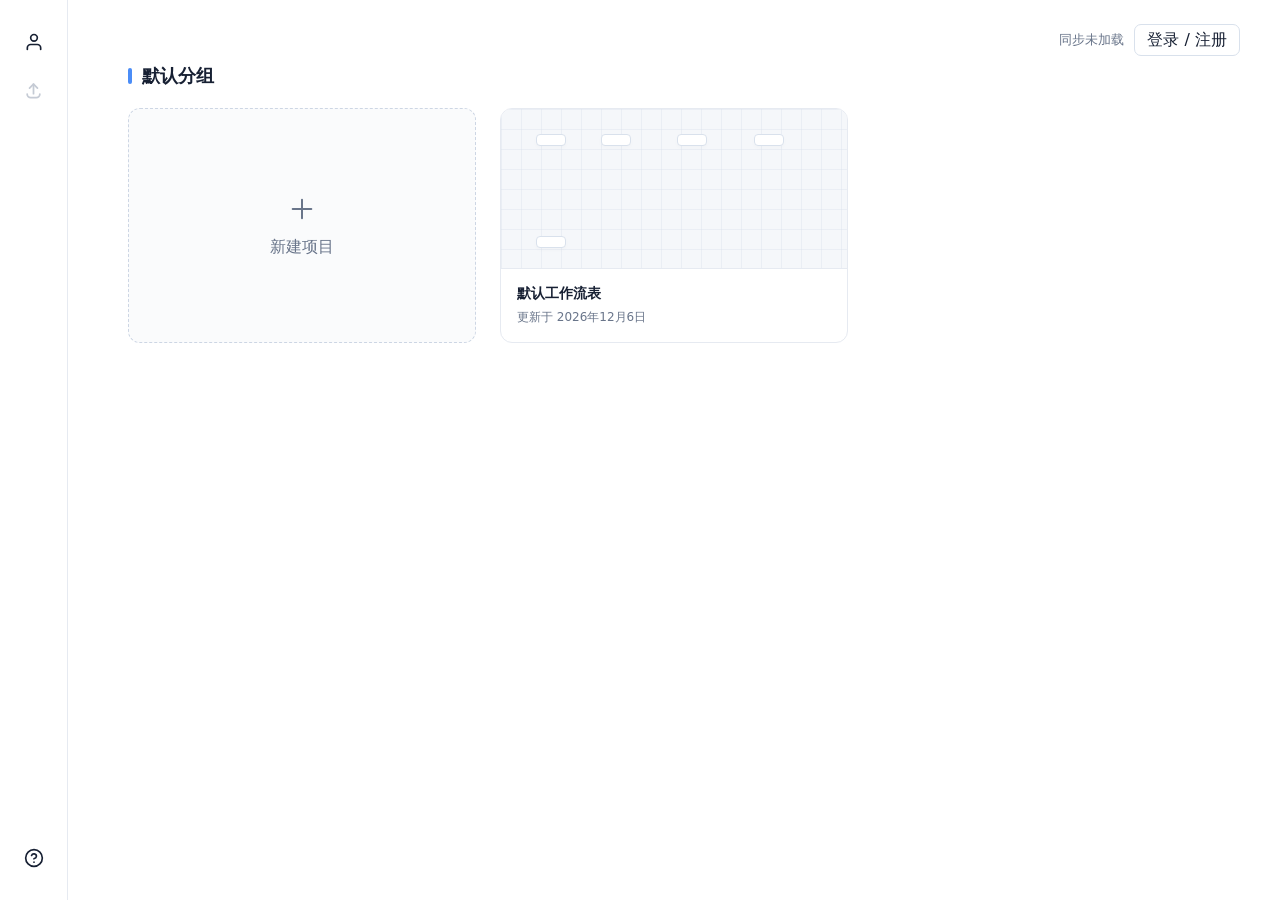
==== commit d58a95a7: "Add files via upload" ====
--- a/workflow-board.html
+++ b/workflow-board.html
@@ -19,11 +19,20 @@
     <!-- 视图 1：主控制台 Dashboard -->
     <div id="dashboardView" class="view-container active">
       <aside class="dash-sidebar">
-        <div class="user-avatar" title="用户账号">
-          <svg width="20" height="20" viewBox="0 0 24 24" fill="none" stroke="currentColor" stroke-width="2" stroke-linecap="round" stroke-linejoin="round">
-            <path d="M20 21v-2a4 4 0 0 0-4-4H8a4 4 0 0 0-4 4v2"></path>
-            <circle cx="12" cy="7" r="4"></circle>
-          </svg>
+        <div class="dash-sidebar-top">
+          <div class="user-avatar" title="用户账号">
+            <svg width="20" height="20" viewBox="0 0 24 24" fill="none" stroke="currentColor" stroke-width="2" stroke-linecap="round" stroke-linejoin="round">
+              <path d="M20 21v-2a4 4 0 0 0-4-4H8a4 4 0 0 0-4 4v2"></path>
+              <circle cx="12" cy="7" r="4"></circle>
+            </svg>
+          </div>
+          <button class="cloud-upload-button" id="forceCloudUploadBtn" type="button" title="Upload to cloud" aria-label="Upload to cloud">
+            <svg width="19" height="19" viewBox="0 0 24 24" fill="none" stroke="currentColor" stroke-width="2.2" stroke-linecap="round" stroke-linejoin="round" aria-hidden="true">
+              <path d="M12 16V4"></path>
+              <path d="m7 9 5-5 5 5"></path>
+              <path d="M20 16.5A4.5 4.5 0 0 1 15.5 21h-7A4.5 4.5 0 0 1 4 16.5"></path>
+            </svg>
+          </button>
         </div>
         <div class="help-icon" title="版本号：v1.0.0" data-version="版本号：v1.0.0">
           <svg width="20" height="20" viewBox="0 0 24 24" fill="none" stroke="currentColor" stroke-width="2" stroke-linecap="round" stroke-linejoin="round">
--- a/workflow-board.css
+++ b/workflow-board.css
@@ -137,23 +137,46 @@
         z-index: 10;
       }
 
+      .dash-sidebar-top {
+        display: flex;
+        flex-direction: column;
+        align-items: center;
+        gap: 12px;
+      }
+
       .dash-sidebar .user-avatar,
-      .dash-sidebar .help-icon {
+      .dash-sidebar .help-icon,
+      .dash-sidebar .cloud-upload-button {
         position: relative;
         width: 36px;
         height: 36px;
+        min-height: 36px;
+        padding: 0;
+        border: 0;
         border-radius: 50%;
         display: flex;
         align-items: center;
         justify-content: center;
         color: var(--text);
         cursor: pointer;
+        background: transparent;
         transition: background 0.2s;
       }
 
       .dash-sidebar .user-avatar:hover,
-      .dash-sidebar .help-icon:hover {
+      .dash-sidebar .help-icon:hover,
+      .dash-sidebar .cloud-upload-button:hover {
         background: var(--soft);
+      }
+
+      .dash-sidebar .cloud-upload-button {
+        color: var(--blue);
+      }
+
+      .dash-sidebar .cloud-upload-button:disabled {
+        color: #a7b0bf;
+        cursor: not-allowed;
+        opacity: 0.65;
       }
 
       .dash-sidebar .help-icon::after {
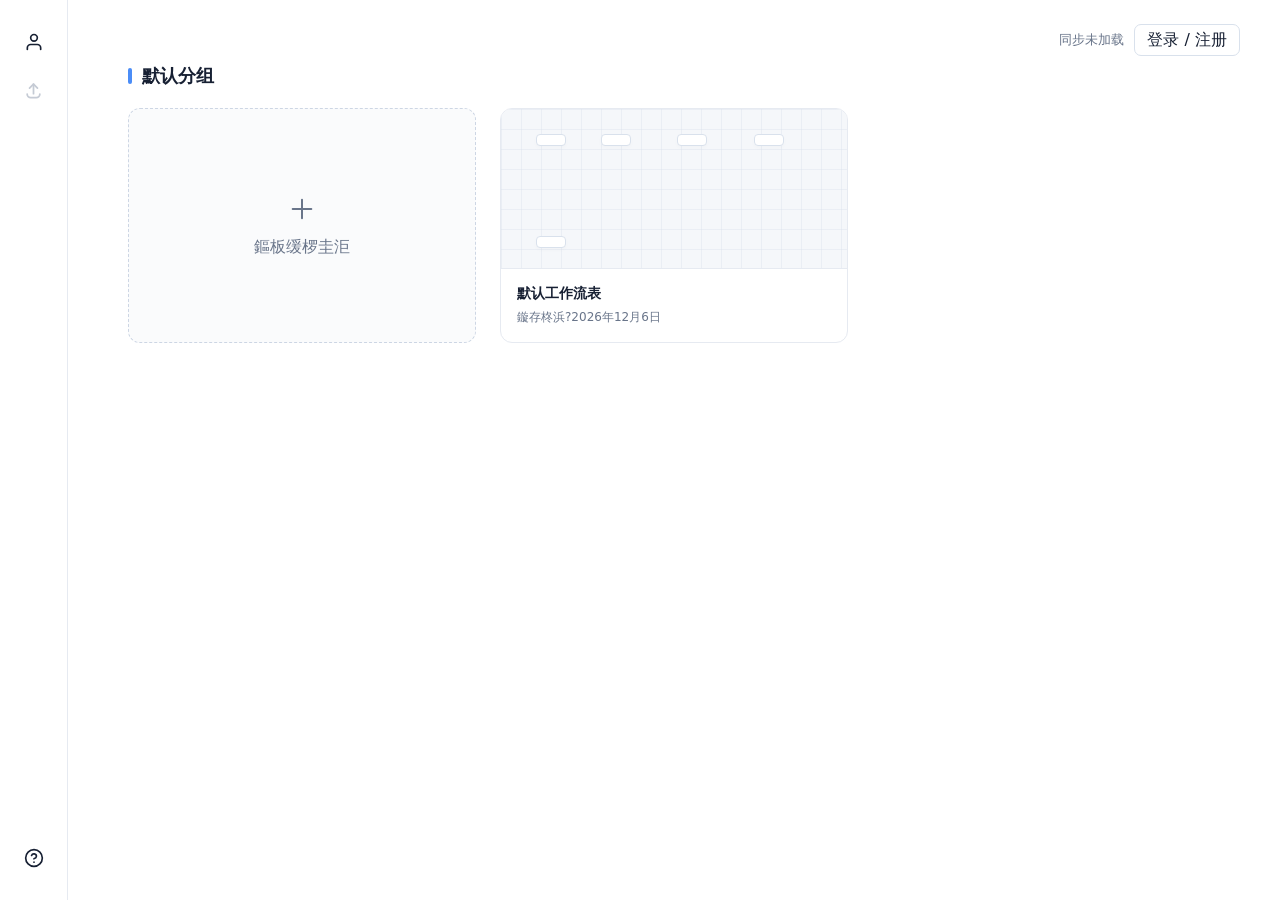
==== commit 173e0a39: "Add files via upload" ====
--- a/workflow-board.html
+++ b/workflow-board.html
@@ -34,7 +34,7 @@
             </svg>
           </button>
         </div>
-        <div class="help-icon" title="版本号：v1.0.0" data-version="版本号：v1.0.0">
+        <div class="help-icon" title="版本号：v1.0.1" data-version="版本号：v1.0.1">
           <svg width="20" height="20" viewBox="0 0 24 24" fill="none" stroke="currentColor" stroke-width="2" stroke-linecap="round" stroke-linejoin="round">
             <circle cx="12" cy="12" r="10"></circle>
             <path d="M9.09 9a3 3 0 0 1 5.83 1c0 2-3 3-3 3"></path>
--- a/workflow-board.css
+++ b/workflow-board.css
@@ -1179,6 +1179,15 @@
         cursor: zoom-in; 
       }
 
+      .node-image.image-loading,
+      .image-block .image-loading {
+        display: flex;
+        align-items: center;
+        justify-content: center;
+        color: #8b96aa;
+        font-size: 12px;
+      }
+
       /* 拖拽调整大小手柄 */
       .node-resize-handle {
         position: absolute;
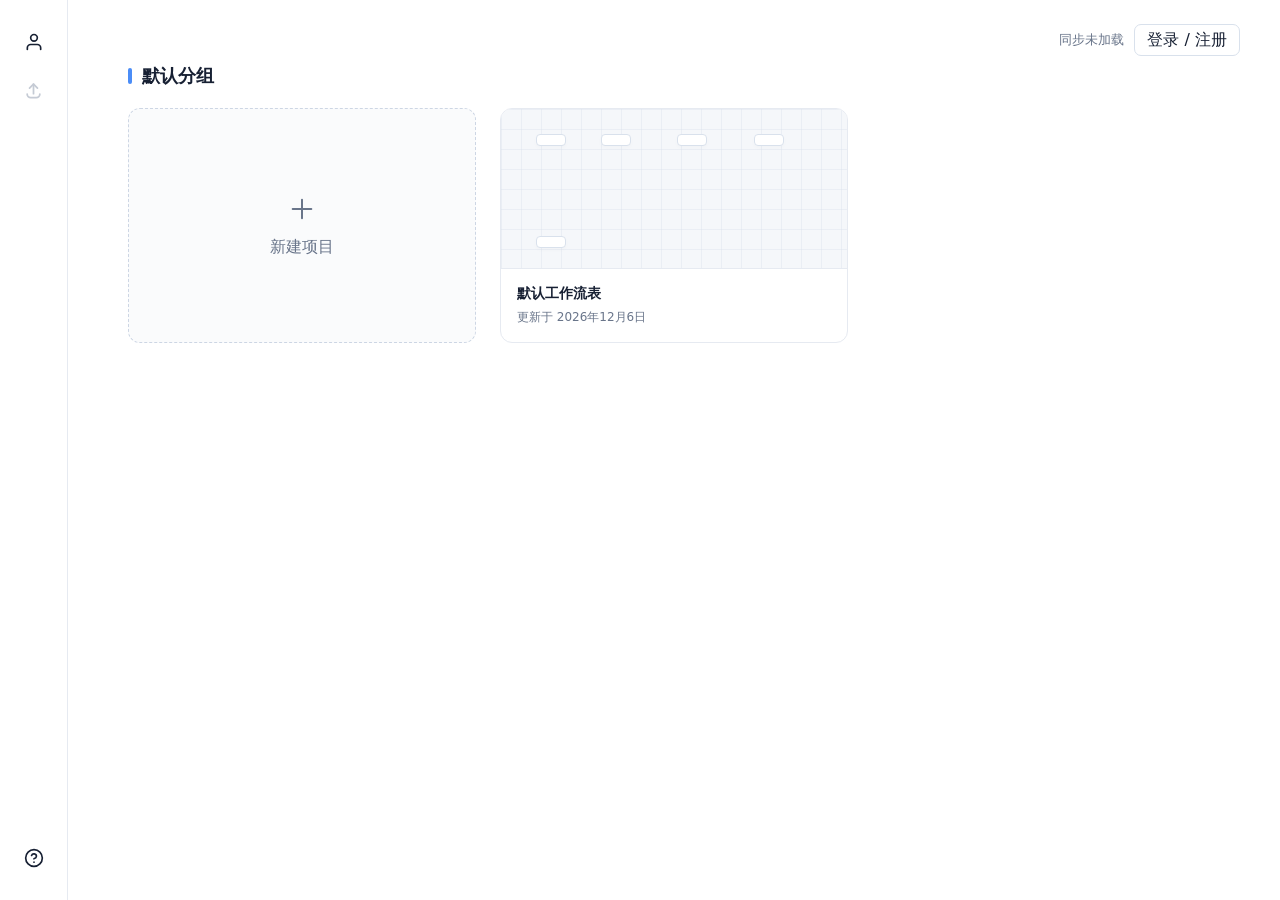
==== commit 57363cd6: "Add files via upload" ====
--- a/workflow-board.html
+++ b/workflow-board.html
@@ -4,7 +4,7 @@
     <meta charset="UTF-8" />
     <meta name="viewport" content="width=device-width, initial-scale=1.0" />
     <title>自定义工作流表</title>
-    <link rel="stylesheet" href="./workflow-board.css" />
+    <link rel="stylesheet" href="./workflow-board.css?v=1.0.2" />
   </head>
   <body>
 
@@ -256,7 +256,7 @@
     </div>
 
     <script src="https://cdn.jsdelivr.net/npm/@supabase/supabase-js@2"></script>
-    <script src="./supabase-config.js"></script>
-    <script src="./workflow-board.js"></script>
+    <script src="./supabase-config.js?v=1.0.2"></script>
+    <script src="./workflow-board.js?v=1.0.2"></script>
   </body>
 </html>
